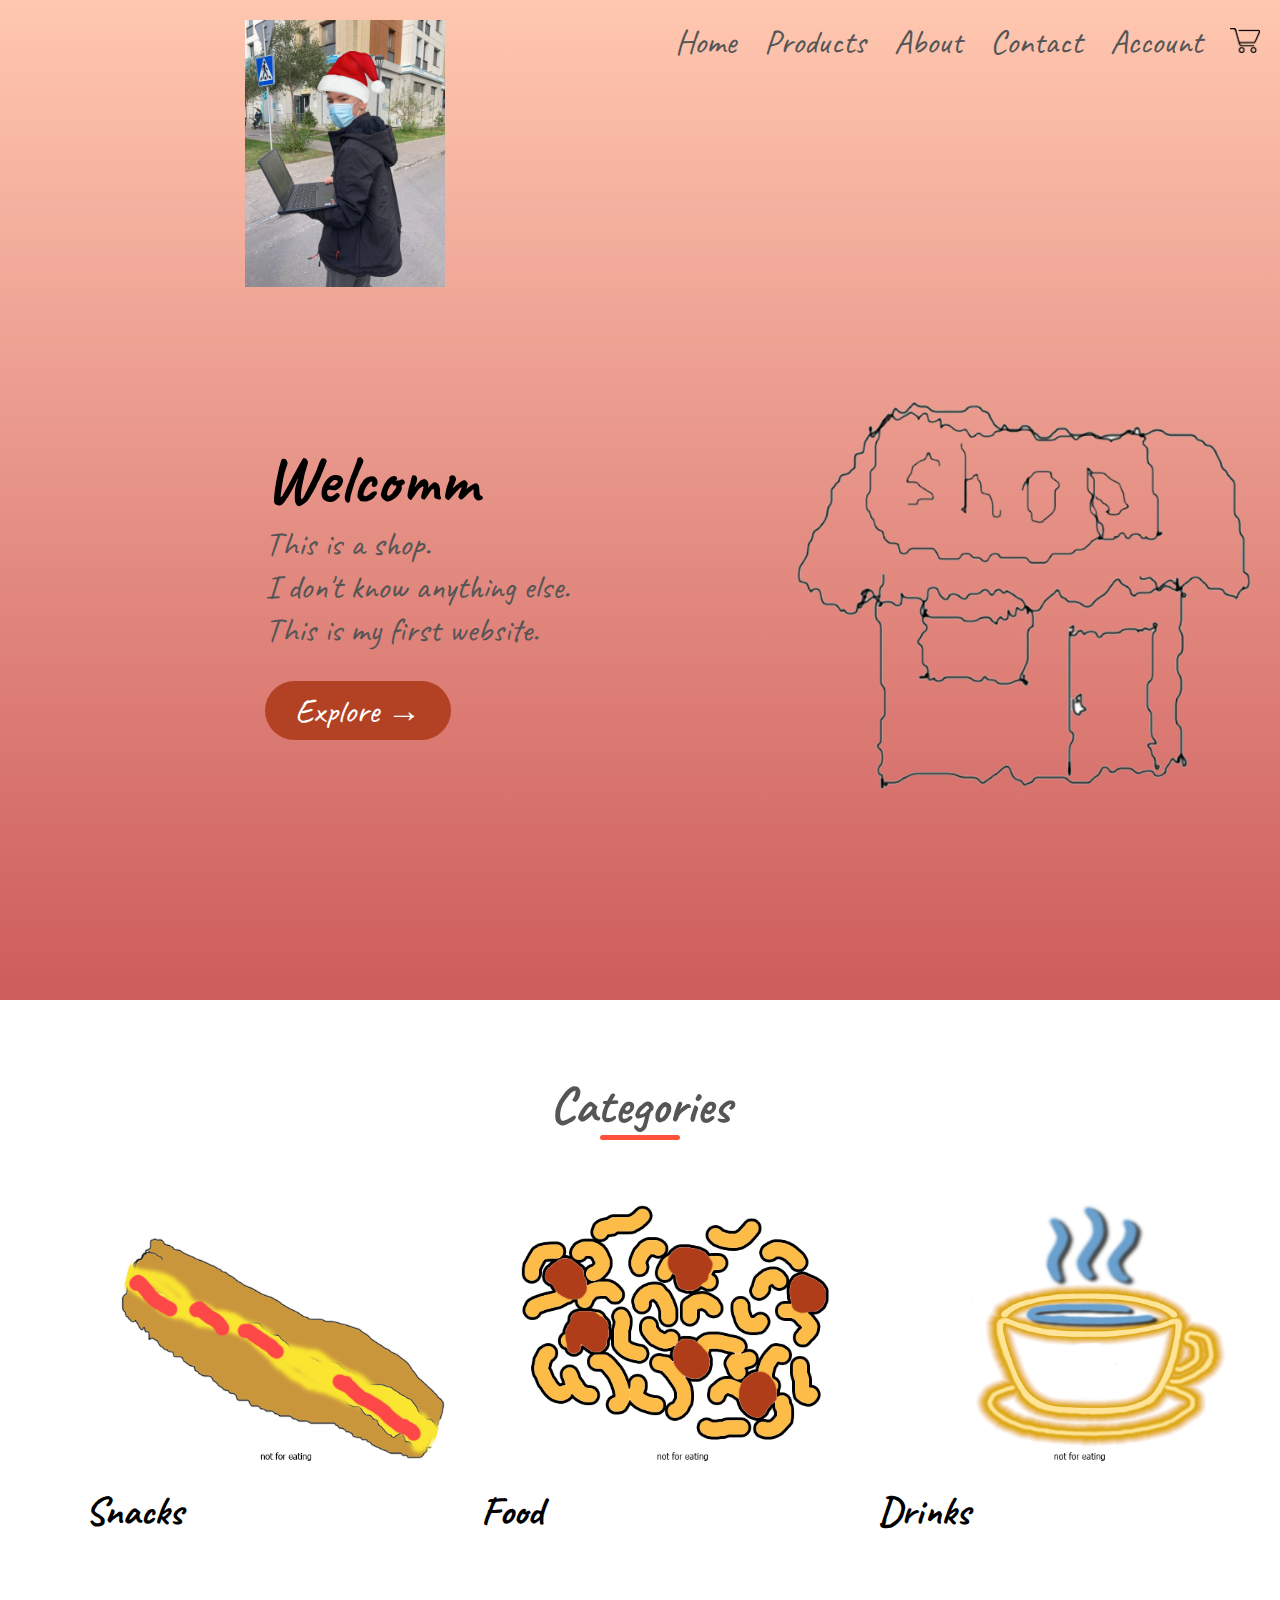
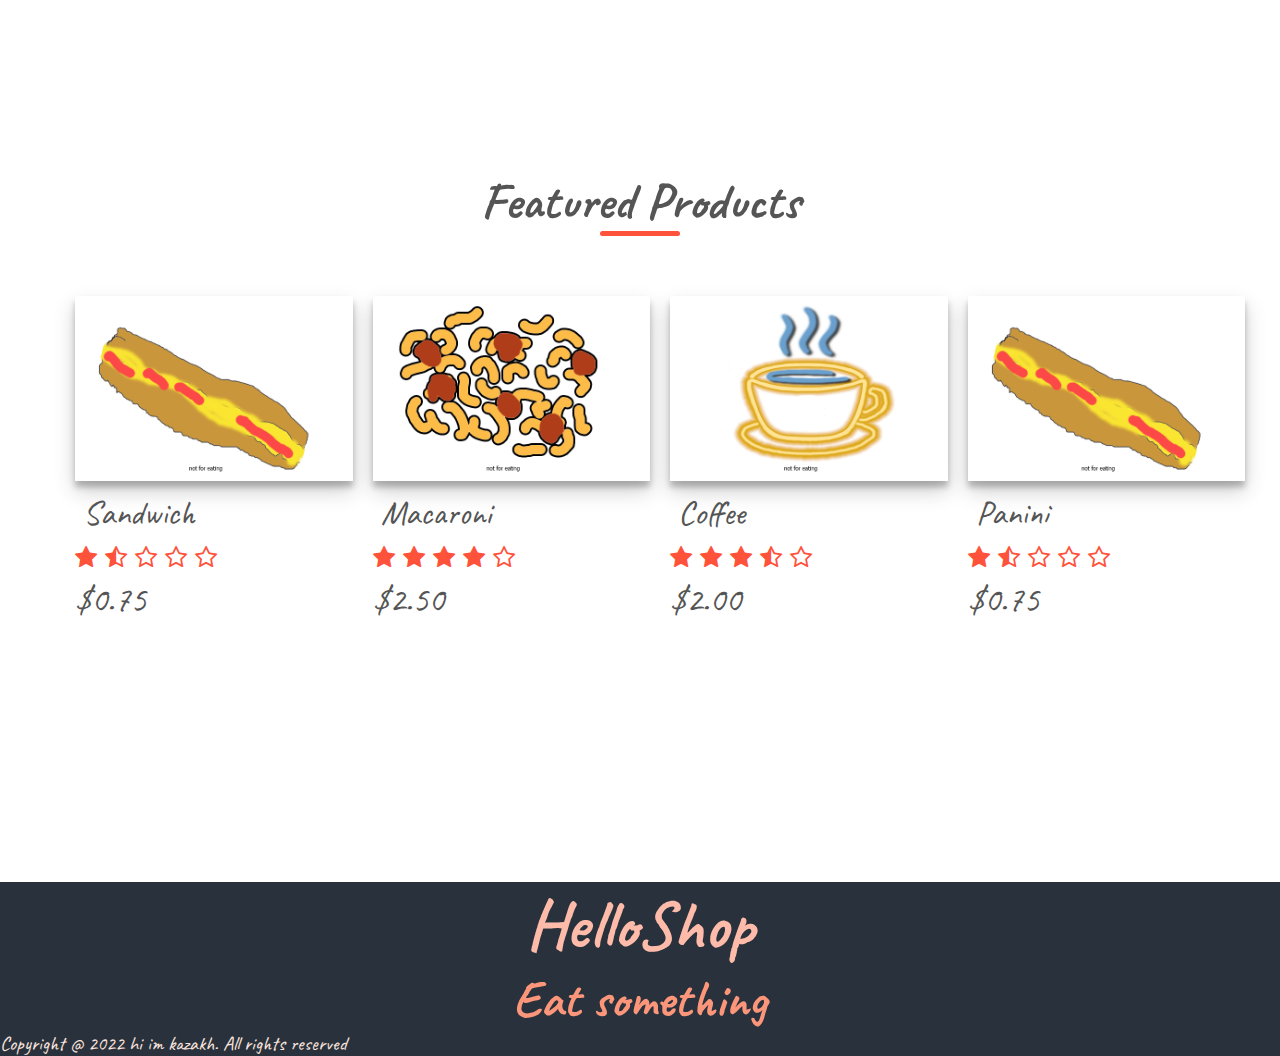
==== index.html @ 46445e84 "Update index.html" ====
<!DOCTYPE html>
<html lang="en">
<head>
	<meta charset="UTF-8">
	<meta name="viewport" content="width=device-width, initial-scale=1">
	<link rel="stylesheet" href="css/bootstrap.css">
	<title>HellShop</title>
	<link rel="stylesheet" href="style.css">
	<link rel="icon" href="favicon-32x32.ico">
	<link href="https://fonts.googleapis.com/css2?family=Caveat:wght@400;500;600;700&family=Shizuru&display=swap" rel="stylesheet">
	<link rel="stylesheet" href="font/css/font-awesome.min.css">
</head>
<body>

	<div class="header">
	<div class="container">
		<div class="navbar">
		  <div class="logo">
			<img src="images/madi.png" width="200px">
		</div>
		<nav>
			<ul>
				<li><a href="">Home</a></li>
				<li><a href="">Products</a></li>
				<li><a href="">About</a></li>
				<li><a href="">Contact</a></li>
				<li><a href="">Account</a></li>
			</ul>
			<img src="images/cart.png" width="30px" height="25px">
		</nav>
	</div>
	<div class="row">
		<div class="col-2">
			<h1>Welcomm</h1>
			<p>This is a shop.<br>I don't know anything else.<br>This is my first website.</p>
			<a href="" class="btn">Explore &#8594;</a>
		</div>
		<div class="col-2">
			<img src="images/shop.png">
		</div>
	</div>
	</div>
</div>

<!------- Categories -------->
	<div class="categories">
		<h2 class="title">Categories</h2>
		<div class="small-container">
		<div class="row">
			<div class="col-3">
				<img src="images/sandwich.png">
				<h3>Snacks</h3>
			</div>
			<div class="col-3">
				<img src="images/macaroni.png">
				<h3>Food</h3>
			</div>
			<div class="col-3">
				<img src="images/coffee.png">
				<h3>Drinks</h3>
			</div>
		</div>
		</div>
	</div>	
	
 <!----------products-------------------------------->
	<div class="small-container">
		<h2 class="title">Featured Products</h2>
		<div class="row">
			<div class="col-4">
				<img src="images/sandwich.png">
				<h4>&nbsp;Sandwich</h4>
				<div class="rating">
					<i class="fa fa-star"></i>
					<i class="fa fa-star-half-o"></i>
					<i class="fa fa-star-o"></i>
					<i class="fa fa-star-o"></i>
					<i class="fa fa-star-o"></i>
				</div>
				<p>$0.75</p>
			</div>
			<div class="col-4">
				<img src="images/macaroni.png">
				<h4>&nbsp;Macaroni</h4>
				<div class="rating">
					<i class="fa fa-star"></i>
					<i class="fa fa-star"></i>
					<i class="fa fa-star"></i>
					<i class="fa fa-star"></i>
					<i class="fa fa-star-o"></i>
				</div>
				<p>$2.50</p>
			</div>
			<div class="col-4">
				<img src="images/coffee.png">
				<h4>&nbsp;Coffee</h4>
				<div class="rating">
					<i class="fa fa-star"></i>
					<i class="fa fa-star"></i>
					<i class="fa fa-star"></i>
					<i class="fa fa-star-half-o"></i>
					<i class="fa fa-star-o"></i>
				</div>
				<p>$2.00</p>
			</div>
			<div class="col-4">
				<img src="images/sandwich.png">
				<h4>&nbsp;Panini</h4>
				<div class="rating">
					<i class="fa fa-star"></i>
					<i class="fa fa-star-half-o"></i>
					<i class="fa fa-star-o"></i>
					<i class="fa fa-star-o"></i>
					<i class="fa fa-star-o"></i>
				</div>
				<p>$0.75</p>
			</div>
		</div>	
	</div>
	
  <!--------footer--->
    <div class="footer">
        <div class= "brand"><h1><span>Hello</span>Shop</h1></div>
			<h2>Eat something</h2>
            <p>Copyright @ 2022 hi im kazakh. All rights reserved</p>
        </div>
    </section>
</body>
</html>
---- style.css ----
*{
	margin: 0;
	padding: 0;
	box-sizing: border-box;
}

body{
	font-family: 'Caveat', cursive;
	font-size: 34px;
}

.navbar{
	display: flex;
	align-items: right;
	padding: 20px;
}
nav{
	flex: 1;
	text-align: right;
}
nav ul{
	display: inline-block;
	list-style-type: none;
}
nav ul li{
	display: inline-block;
	margin-right: 20px;
}
nav ul li:hover{
	text-decoration: underline;
}
a{
	text-decoration: none;
	color: #555;
}
p{
	color: #555;
}
.container{
	max-width: 1800px;
	margin: auto;
	padding-left: 225px;
}
.row{
	display: flex;
	align-items: center;
	flex-wrap: wrap;
	justify-content: space-around;
	padding-left: 40px;
}
.col-2{
	flex-basis: 50%;
	min-width: 300px;
}
.col-2 img{
	max-width: 100%;
	padding: 0px 0;
}
.btn{
	display: inline-block;
	background: #B34225;
	color: #fff;
	padding: 8px 30px;
	margin: 30px 0;
	border-radius: 30px;
}
.btn:hover{
	background: #C54928;
}
.header{
	background: linear-gradient(#FFC7B0, #CD5C5C);
	height: 1000px;
}
.header .row{
	margin-top: 70px;
}
.categories{
	margin: 70px 0;
}
.col-3{
	flex-basis: 30%;
	min-width: 250px;
	margin-bottom: 30px;
}
.col-3 img{
	width: 120%;
}
.small-container{
	max-width: 1600px;
	margin: auto;
	padding-left: 25px;
	padding-right: 25px;
	margin-bottom: 200px;
}
.col-4{
	flex-basis: 25%;
	padding: 10px;
	min-width: 10px;
	margin-bottom: 50px;
	transition: transform 0.5s;
}
.col-4 img{
	width: 100%;
	box-shadow: rgba(0, 0, 0, 0.19) 0px 10px 20px, rgba(0, 0, 0, 0.23) 0px 6px 6px;
}
.title{
	text-align: center;
	margin: 0 auto 50px;
	position: relative;
	line-height: 70px;
	color: #555;
}
.title::after{
	content: '';
	background: #ff523b;
	width: 80px;
	height: 5px;
	border-radius: 5px;
	position: absolute;
	bottom: 0;
	left: 50%;
	transform: translateX(-50%);
}
h4{
	color: #555;
	font-weight: normal;
	height: 42px;
}
.col-4 p{
	font-size: 36px;
}
.rating .fa{
	color: #ff523b;
	font-size: 24px;
}
.col-4:hover{
	transform: translateY(-5px);
}
.footer{
	text-align: center;
	background: #29323c;
}
.footer .brand{
	color: #FFBBA9;
}
.footer h2{
	color: #FC967B;
}
.footer p{
	text-align: left;
	font-size: 20px;
	color: #FCE5DF;
}
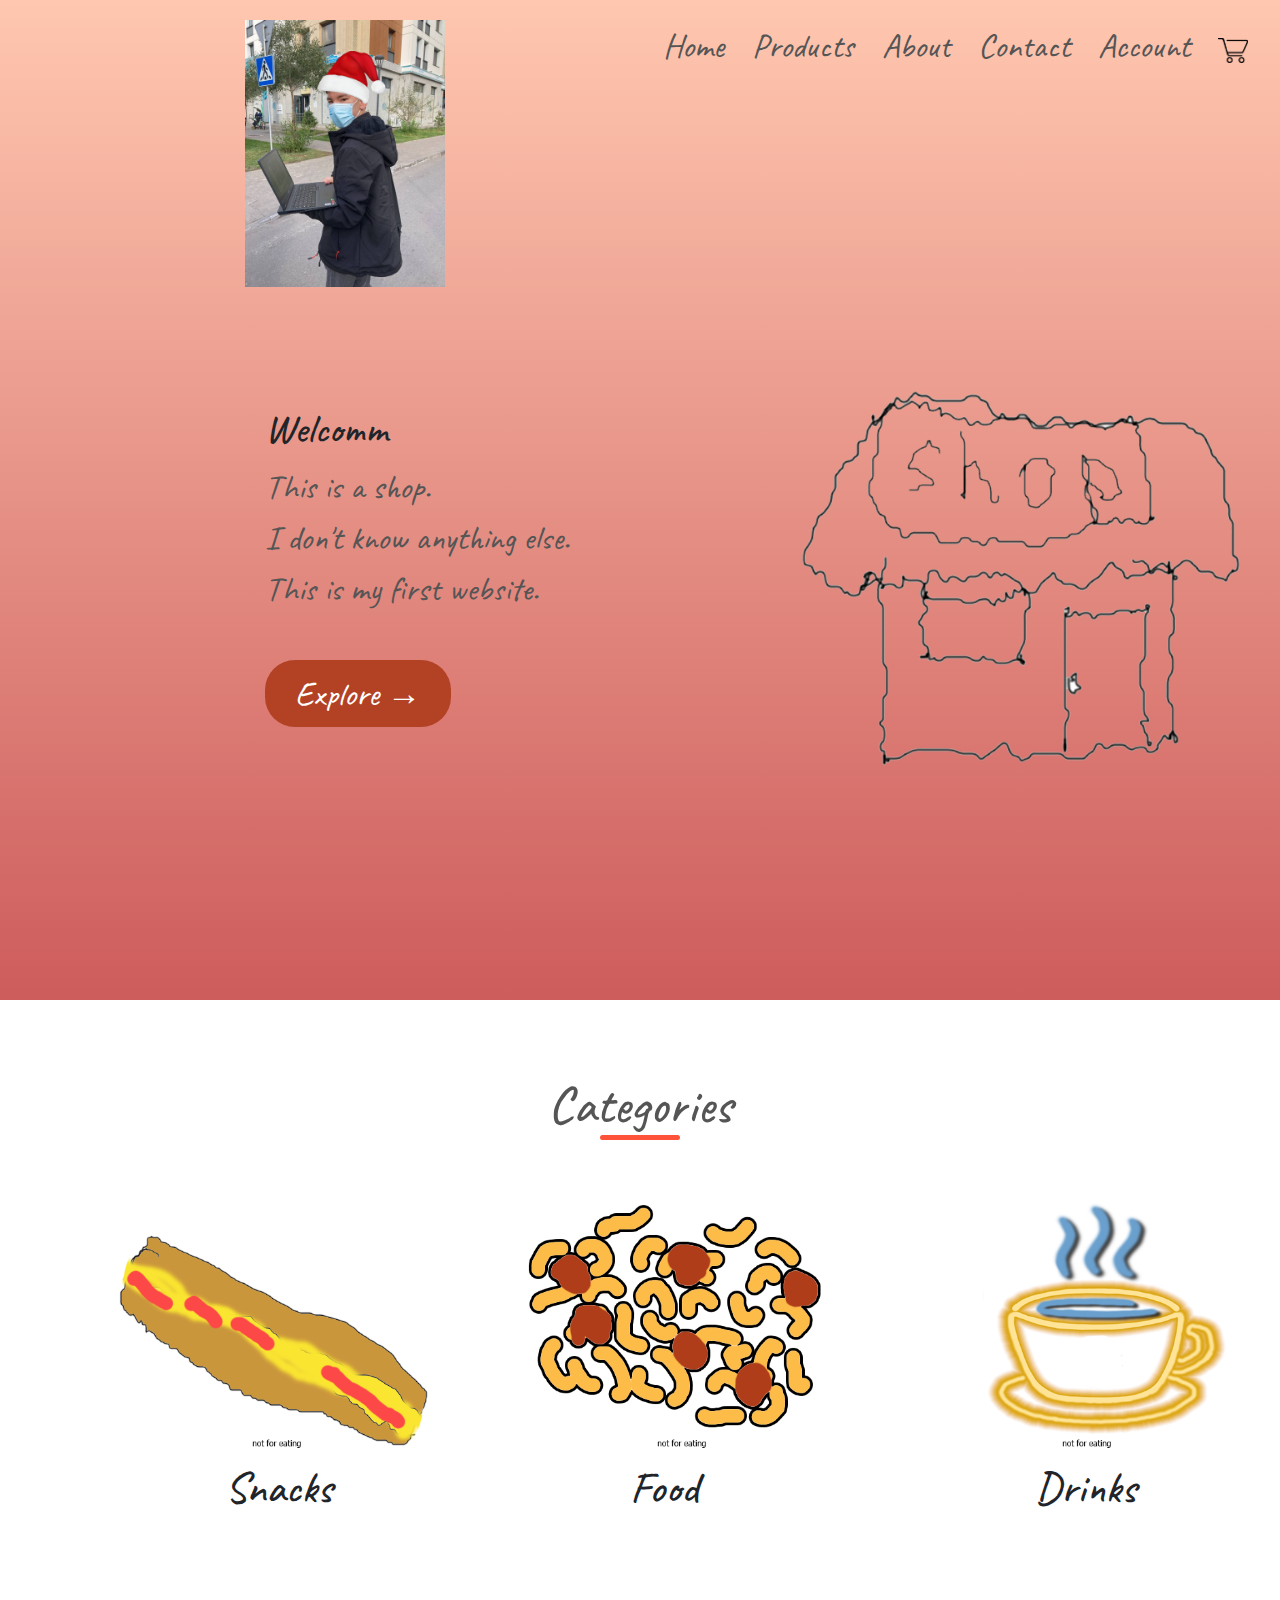
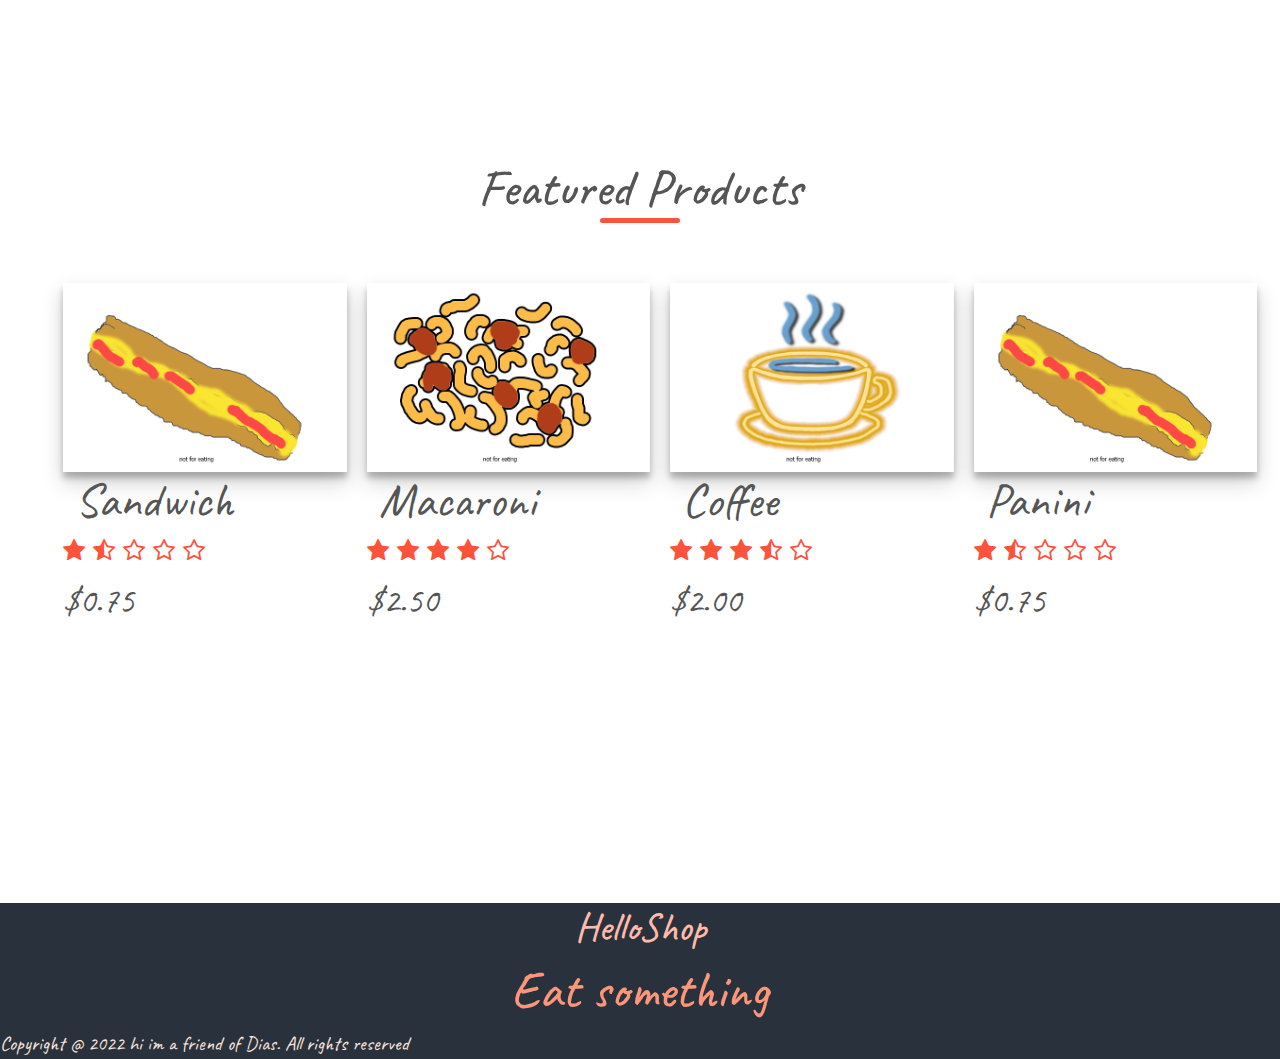
==== commit 0097476c: "Update index.html" ====
--- a/index.html
+++ b/index.html
@@ -4,9 +4,9 @@
 	<meta charset="UTF-8">
 	<meta name="viewport" content="width=device-width, initial-scale=1">
 	<link rel="stylesheet" href="css/bootstrap.css">
-	<title>HellShop</title>
+	<title>HelloShop</title>
 	<link rel="stylesheet" href="style.css">
-	<link rel="icon" href="favicon-32x32.ico">
+	<link rel="icon" href="file:///C:/Users/User/Desktop/try/images/images.png">
 	<link href="https://fonts.googleapis.com/css2?family=Caveat:wght@400;500;600;700&family=Shizuru&display=swap" rel="stylesheet">
 	<link rel="stylesheet" href="font/css/font-awesome.min.css">
 </head>
@@ -16,24 +16,26 @@
 	<div class="container">
 		<div class="navbar">
 		  <div class="logo">
-			<img src="images/madi.png" width="200px">
+		  <a href="wha.html"><img src="images/madi.png" width="200px"></a>
 		</div>
 		<nav>
 			<ul>
-				<li><a href="">Home</a></li>
-				<li><a href="">Products</a></li>
-				<li><a href="">About</a></li>
-				<li><a href="">Contact</a></li>
-				<li><a href="">Account</a></li>
+				<li><a href="#header">Home</a></li>
+				<li><a href="#products">Products</a></li>
+				<li><a href="#bottom">About</a></li>
+				<li><a href="#bottom">Contact</a></li>
+				<li><a href="#bottom">Account</a></li>
 			</ul>
+			<a href="cart.html">
 			<img src="images/cart.png" width="30px" height="25px">
+			</a>
 		</nav>
 	</div>
 	<div class="row">
 		<div class="col-2">
 			<h1>Welcomm</h1>
 			<p>This is a shop.<br>I don't know anything else.<br>This is my first website.</p>
-			<a href="" class="btn">Explore &#8594;</a>
+			<a href="#products" class="btn">Explore &#8594;</a>
 		</div>
 		<div class="col-2">
 			<img src="images/shop.png">
@@ -43,6 +45,7 @@
 </div>
 
 <!------- Categories -------->
+	<div id="products">
 	<div class="categories">
 		<h2 class="title">Categories</h2>
 		<div class="small-container">
@@ -62,6 +65,7 @@
 		</div>
 		</div>
 	</div>	
+	</div>
 	
  <!----------products-------------------------------->
 	<div class="small-container">
@@ -119,11 +123,12 @@
 	</div>
 	
   <!--------footer--->
-    <div class="footer">
+    <div id="bottom">
+	<div class="footer">
         <div class= "brand"><h1><span>Hello</span>Shop</h1></div>
 			<h2>Eat something</h2>
-            <p>Copyright @ 2022 hi im kazakh. All rights reserved</p>
+            <p>Copyright @ 2022 hi im a friend of Dias. All rights reserved</p>
         </div>
-    </section>
+	</div>
 </body>
 </html>
--- a/style.css
+++ b/style.css
@@ -139,6 +139,7 @@
 .footer{
 	text-align: center;
 	background: #29323c;
+	margin-bottom: -20px;
 }
 .footer .brand{
 	color: #FFBBA9;
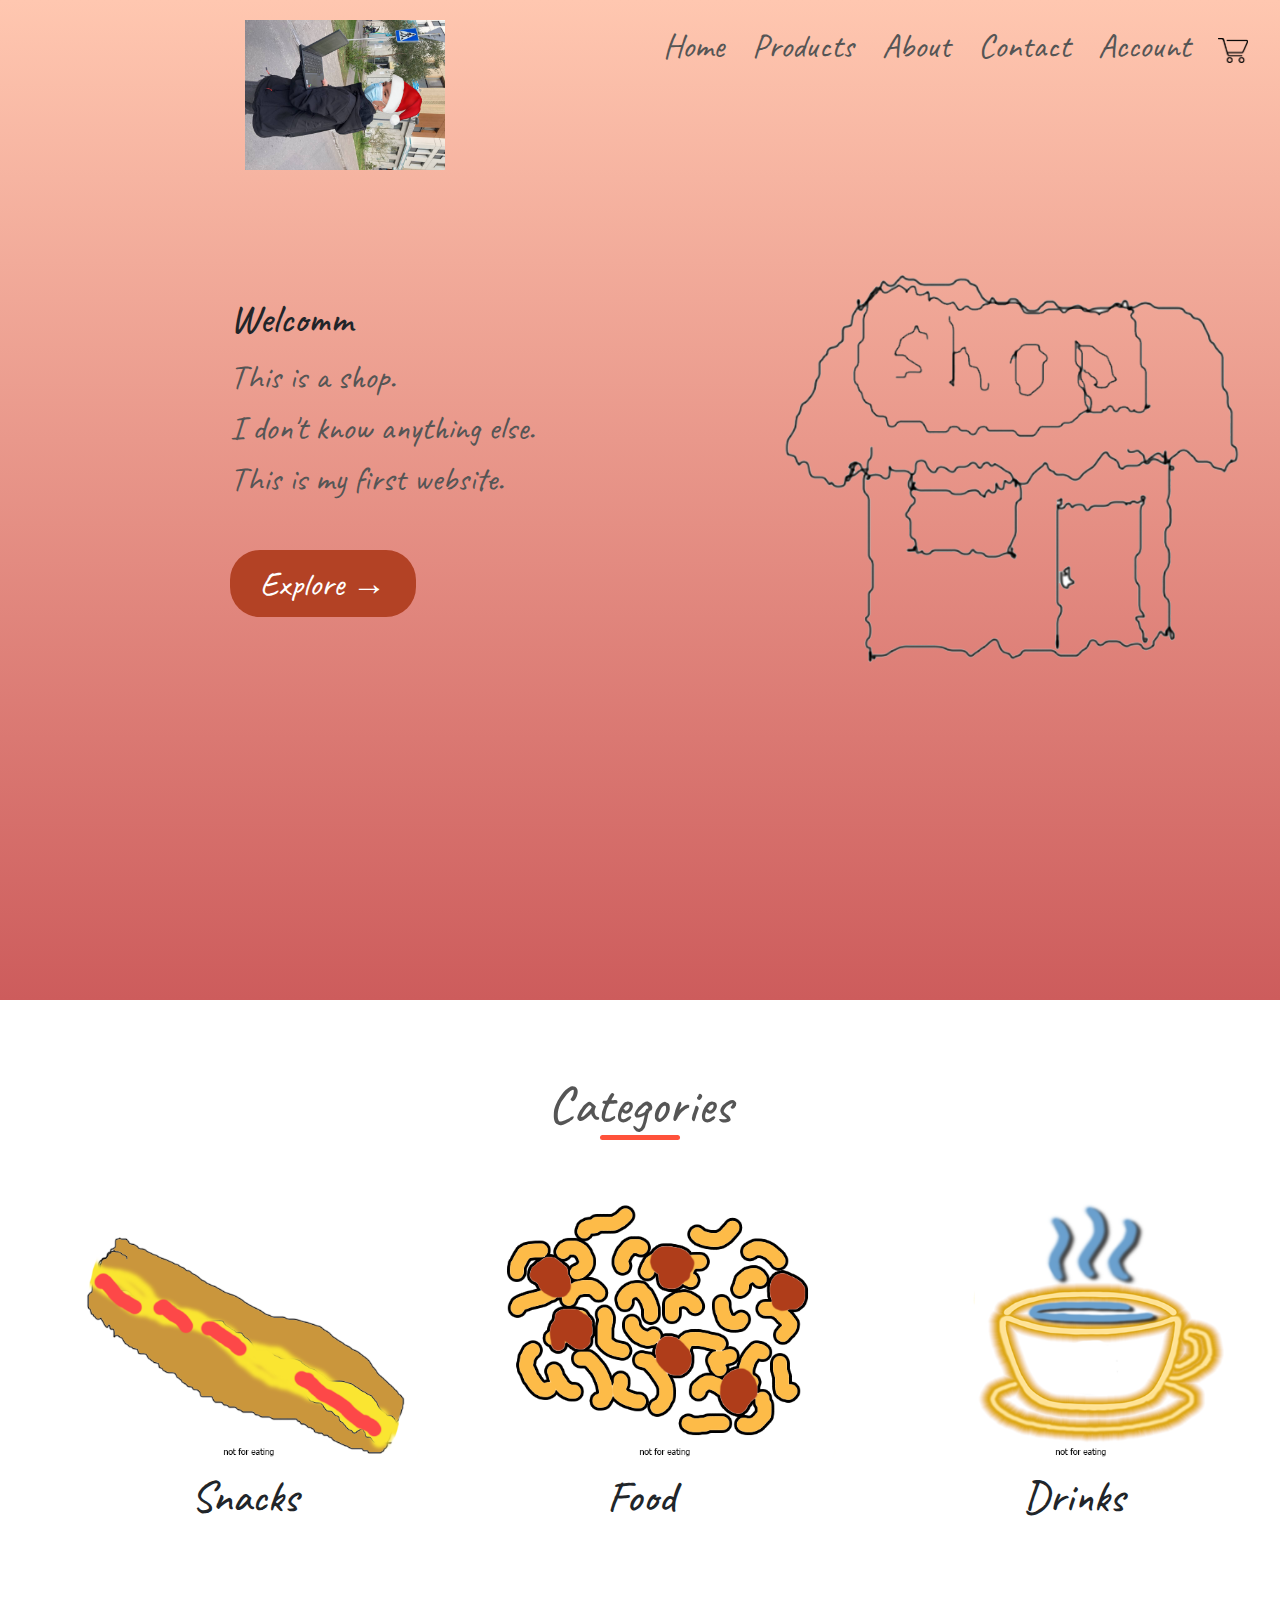
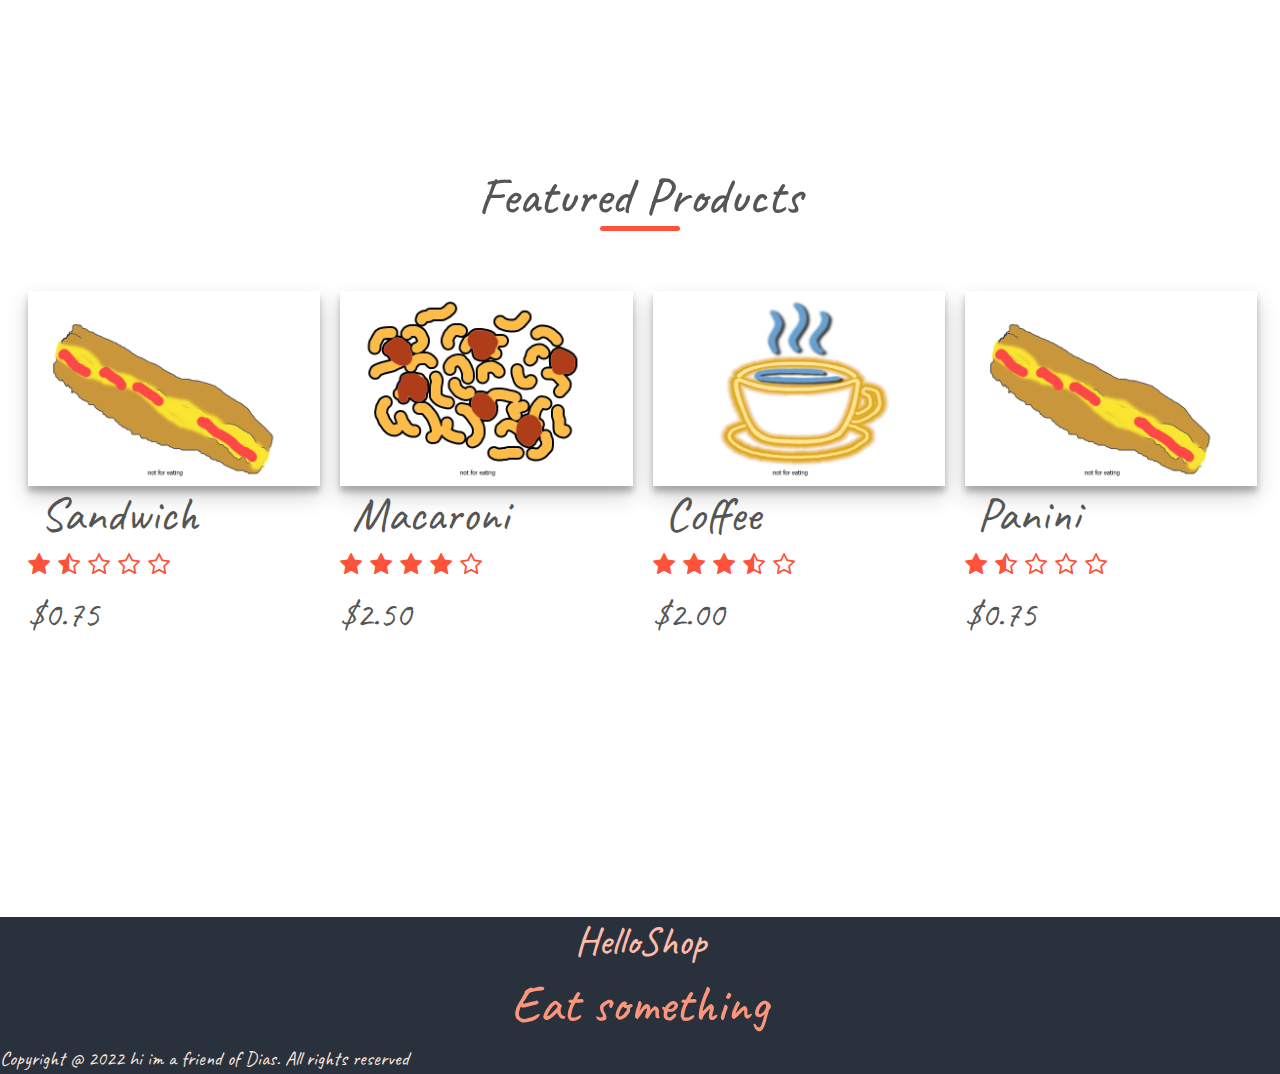
==== commit 56c0424c: "Update index.html" ====
--- a/index.html
+++ b/index.html
@@ -16,7 +16,7 @@
 	<div class="container">
 		<div class="navbar">
 		  <div class="logo">
-		  <a href="wha.html"><img src="images/madi.png" width="200px"></a>
+		  <a href="https://vilkro.github.io/"><img src="images/madi.png" width="200px"></a>
 		</div>
 		<nav>
 			<ul>
--- a/style.css
+++ b/style.css
@@ -46,7 +46,7 @@
 	align-items: center;
 	flex-wrap: wrap;
 	justify-content: space-around;
-	padding-left: 40px;
+	padding-left: 5px;
 }
 .col-2{
 	flex-basis: 50%;
@@ -152,3 +152,82 @@
 	font-size: 20px;
 	color: #FCE5DF;
 }
+
+.buy{
+	display: inline-block;
+	background: #B34225;
+	color: #fff;
+	margin: 40px 12.5rem;
+	padding: 0 30px 5px;
+	border-radius: 30px;
+}
+.buy:hover{
+	background: #C54928;
+}
+
+.button{
+	background-color: #999999;
+	border-radius: 50%;
+	display: inline;
+}
+
+#counter{
+	display: inline;
+}
+
+#kvadrat p{
+	display: inline;
+	width: 100%;
+}
+
+#bill h4{
+	display: inline;
+}
+
+#bill p{
+	font-size: 4rem;
+	display: inline;
+}
+
+#minus{
+	display: inline;
+	background-color: #999999;
+	border-radius: 50%;
+	font-size: 16px;
+}
+
+#kvadrat{
+	display: inline-block;
+	border: 2px dotted gray;
+	padding: 16px;
+	margin-left: 10%;
+	margin-top: 12px;
+	width: 50%;
+	background: #FCE5DF;
+	border-radius: 1rem;
+}
+
+#list td,#list tr,#list th{
+	width: 50%;
+	padding: 20px;
+}
+
+#bill{
+	display: inline-block;
+	margin: 30px;
+	border: 2px dotted gray;
+	background: #FCE5DF;
+	width: 32%;
+	border-radius: 2rem;
+}
+
+#next-input {
+    display: inline-block;
+    border-collapse: separate;
+    font-size: 0;
+    width: 200px;
+    border-spacing: 0;
+    transition: all .3s ease-out;
+    border: 1px solid #ccc;
+    background-color: #fff;
+}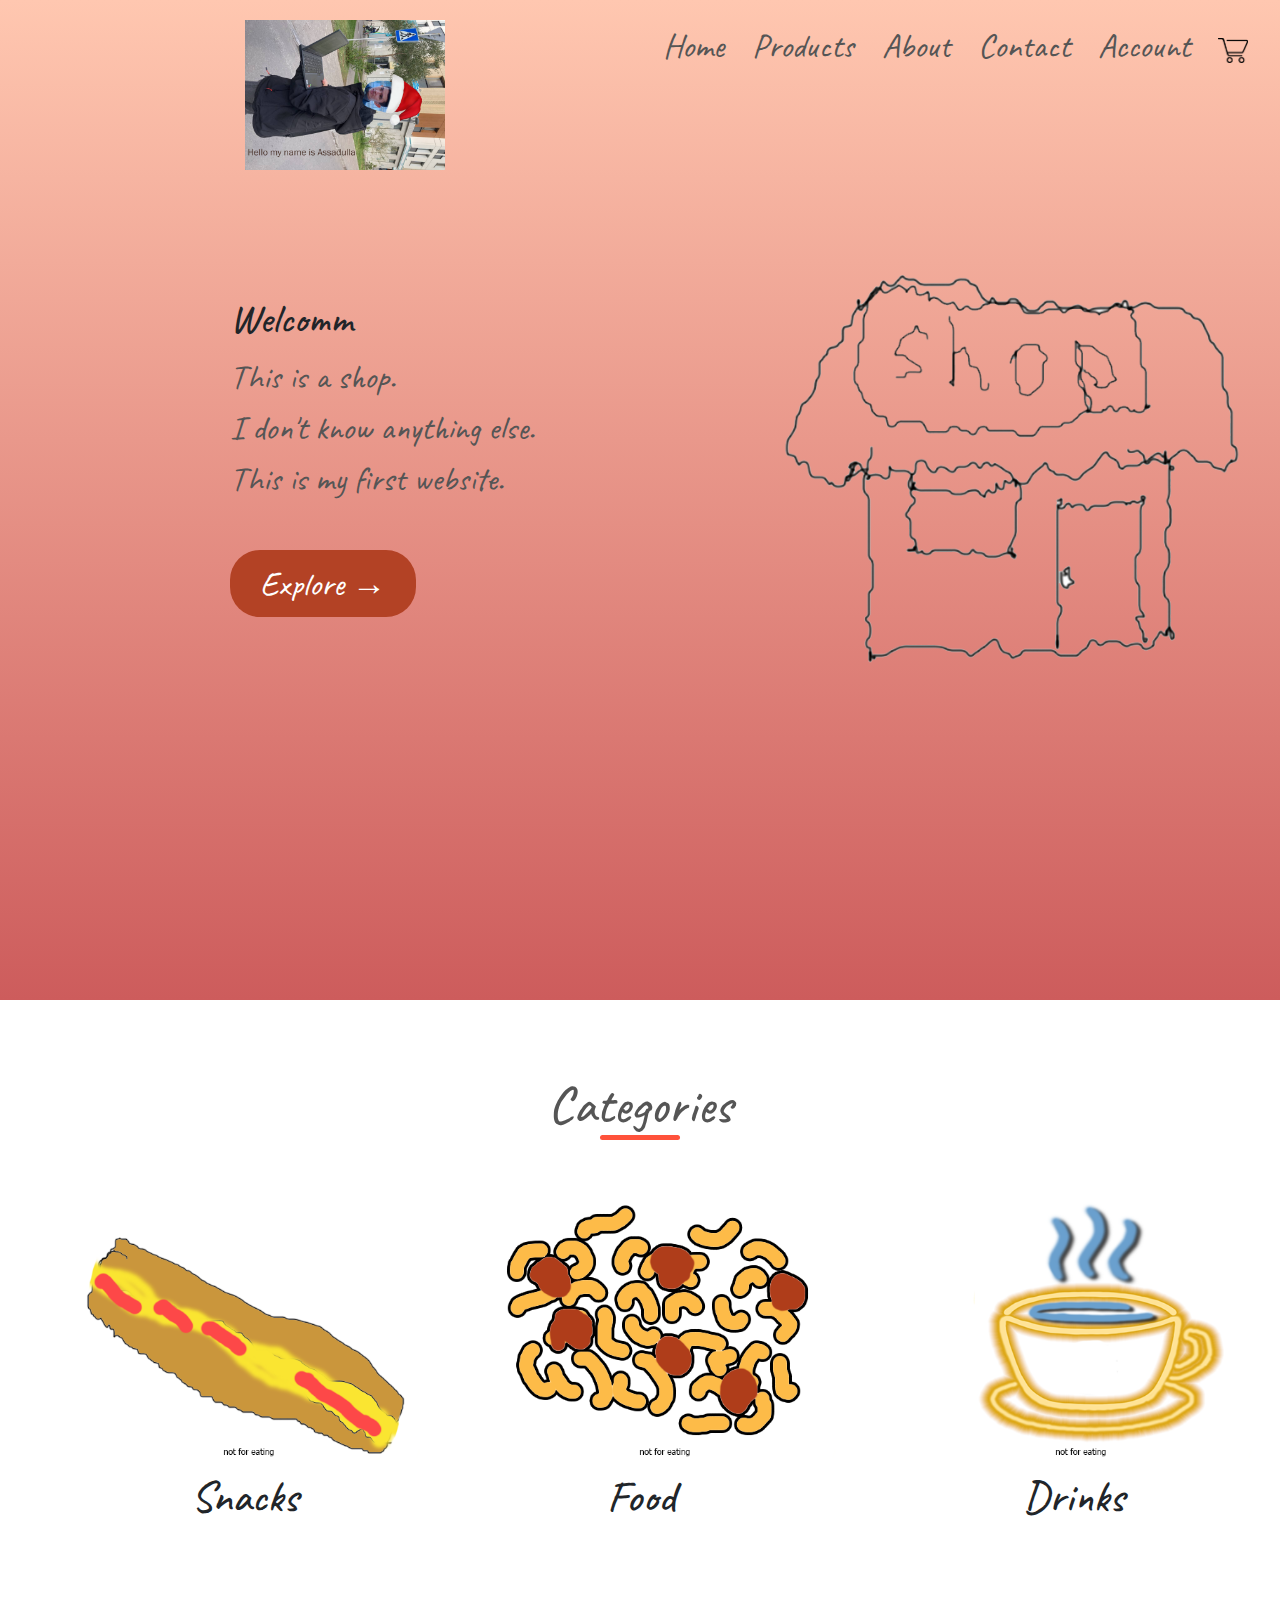
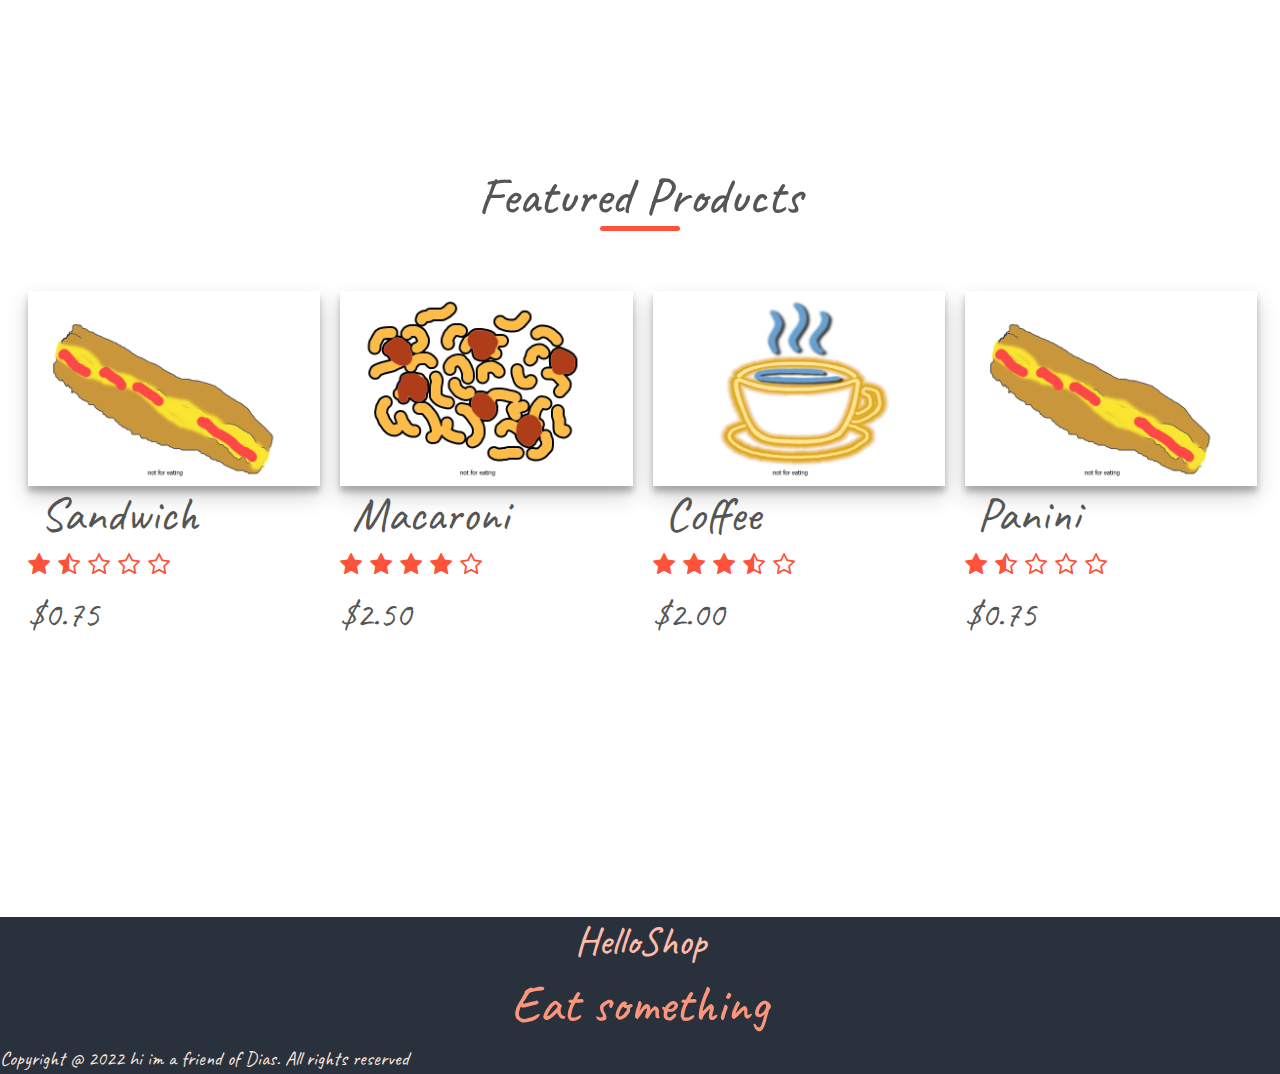
==== commit 6f487243: "Update index.html" ====
--- a/index.html
+++ b/index.html
@@ -7,6 +7,7 @@
 	<title>HelloShop</title>
 	<link rel="stylesheet" href="style.css">
 	<link rel="icon" href="file:///C:/Users/User/Desktop/try/images/images.png">
+	<link rel="shortcut icon" type="image/x-icon" href="market.ico">
 	<link href="https://fonts.googleapis.com/css2?family=Caveat:wght@400;500;600;700&family=Shizuru&display=swap" rel="stylesheet">
 	<link rel="stylesheet" href="font/css/font-awesome.min.css">
 </head>
@@ -22,7 +23,7 @@
 			<ul>
 				<li><a href="#header">Home</a></li>
 				<li><a href="#products">Products</a></li>
-				<li><a href="#bottom">About</a></li>
+				<li><a href="#abotus.html">About</a></li>
 				<li><a href="#bottom">Contact</a></li>
 				<li><a href="#bottom">Account</a></li>
 			</ul>
--- a/style.css
+++ b/style.css
@@ -205,6 +205,7 @@
 	width: 50%;
 	background: #FCE5DF;
 	border-radius: 1rem;
+	vertical-align: top;
 }
 
 #list td,#list tr,#list th{
@@ -230,4 +231,4 @@
     transition: all .3s ease-out;
     border: 1px solid #ccc;
     background-color: #fff;
-}+}
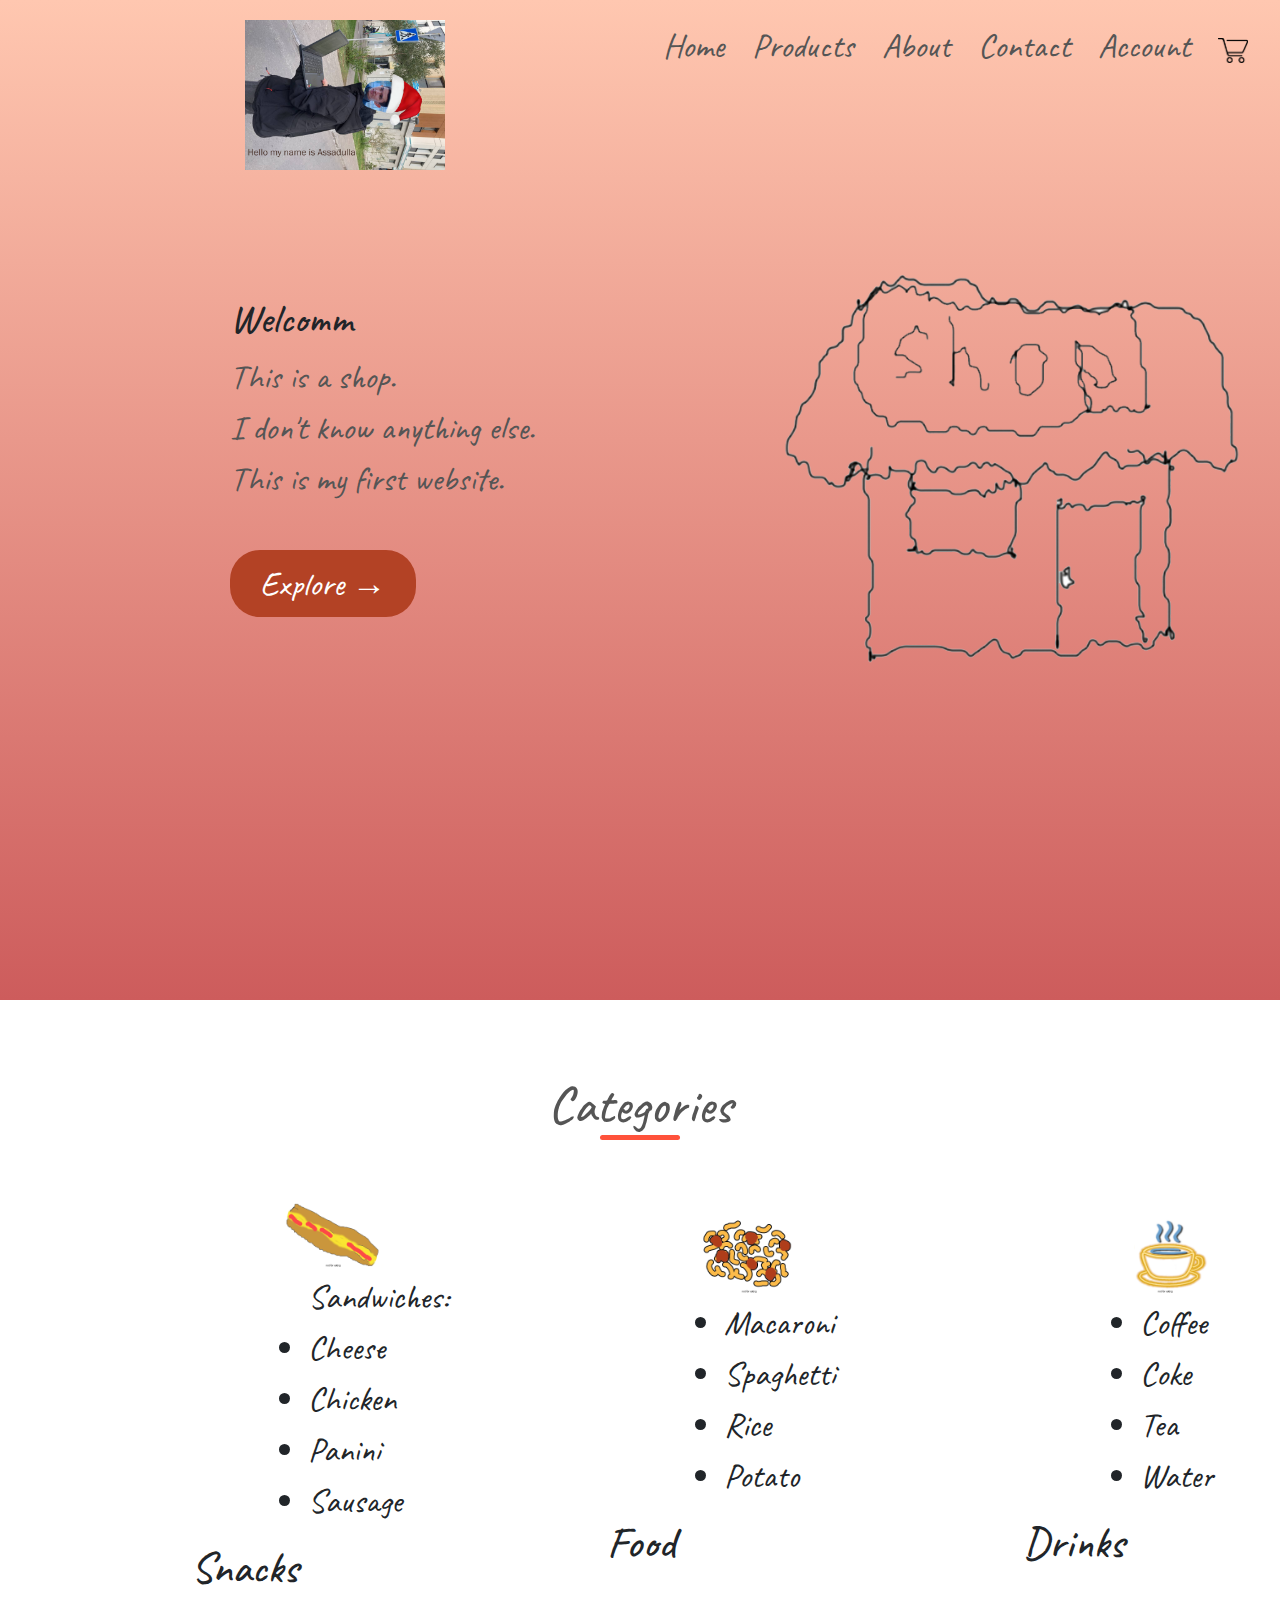
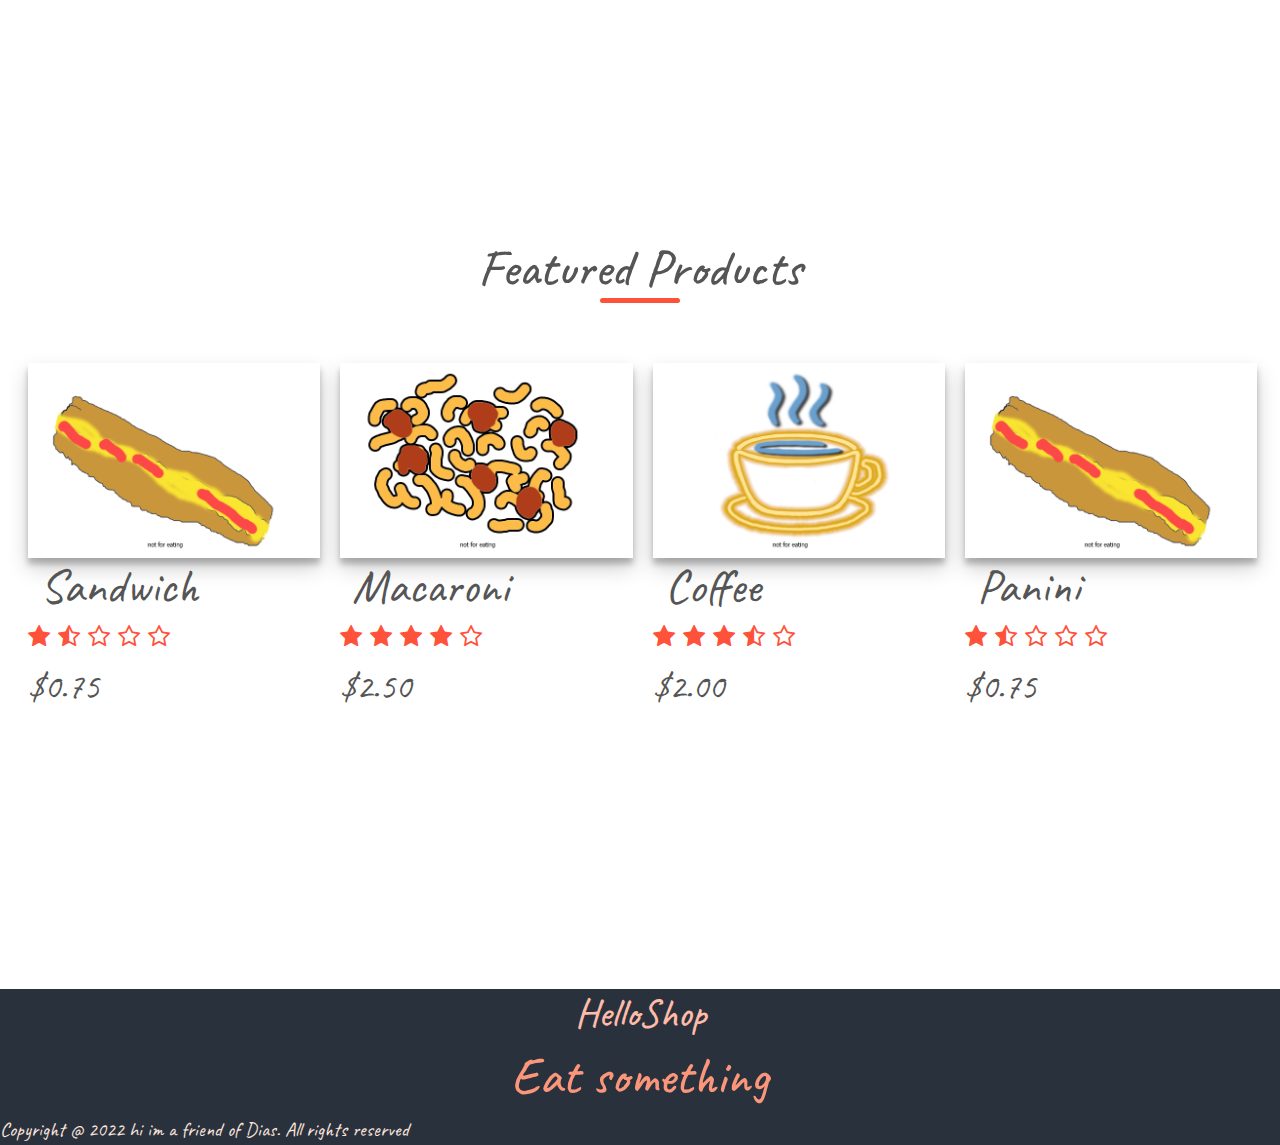
==== commit 4d050d2f: "Update index.html" ====
--- a/index.html
+++ b/index.html
@@ -23,7 +23,7 @@
 			<ul>
 				<li><a href="#header">Home</a></li>
 				<li><a href="#products">Products</a></li>
-				<li><a href="#abotus.html">About</a></li>
+				<li><a href="abotus.html">About</a></li>
 				<li><a href="#bottom">Contact</a></li>
 				<li><a href="#bottom">Account</a></li>
 			</ul>
@@ -52,15 +52,46 @@
 		<div class="small-container">
 		<div class="row">
 			<div class="col-3">
-				<img src="images/sandwich.png">
+				<div class="container">
+				<img src="images/sandwich.png" class="image">
+					<div class="middle">
+						<div class="text"><ul>
+							Sandwiches:
+							<li>Cheese</li>
+							<li>Chicken</li>
+							<li>Panini</li>
+							<li>Sausage</li>
+						</ul></div>
+					</div>
+				</div>
 				<h3>Snacks</h3>
 			</div>
 			<div class="col-3">
-				<img src="images/macaroni.png">
+				<div class="container">
+				<img src="images/macaroni.png" class="image">
+					<div class="middle">
+						<div class="text"><ul>
+							<li>Macaroni</li>
+							<li>Spaghetti</li>
+							<li>Rice</li>
+							<li>Potato</li>
+						</ul></div>
+					</div>
+				</div>
 				<h3>Food</h3>
 			</div>
 			<div class="col-3">
-				<img src="images/coffee.png">
+				<div class="container">
+				<img src="images/coffee.png" class="image">
+					<div class="middle">
+						<div class="text"><ul>
+							<li>Coffee</li>
+							<li>Coke</li>
+							<li>Tea</li>
+							<li>Water</li>
+						</ul></div>
+					</div>
+				</div>
 				<h3>Drinks</h3>
 			</div>
 		</div>
